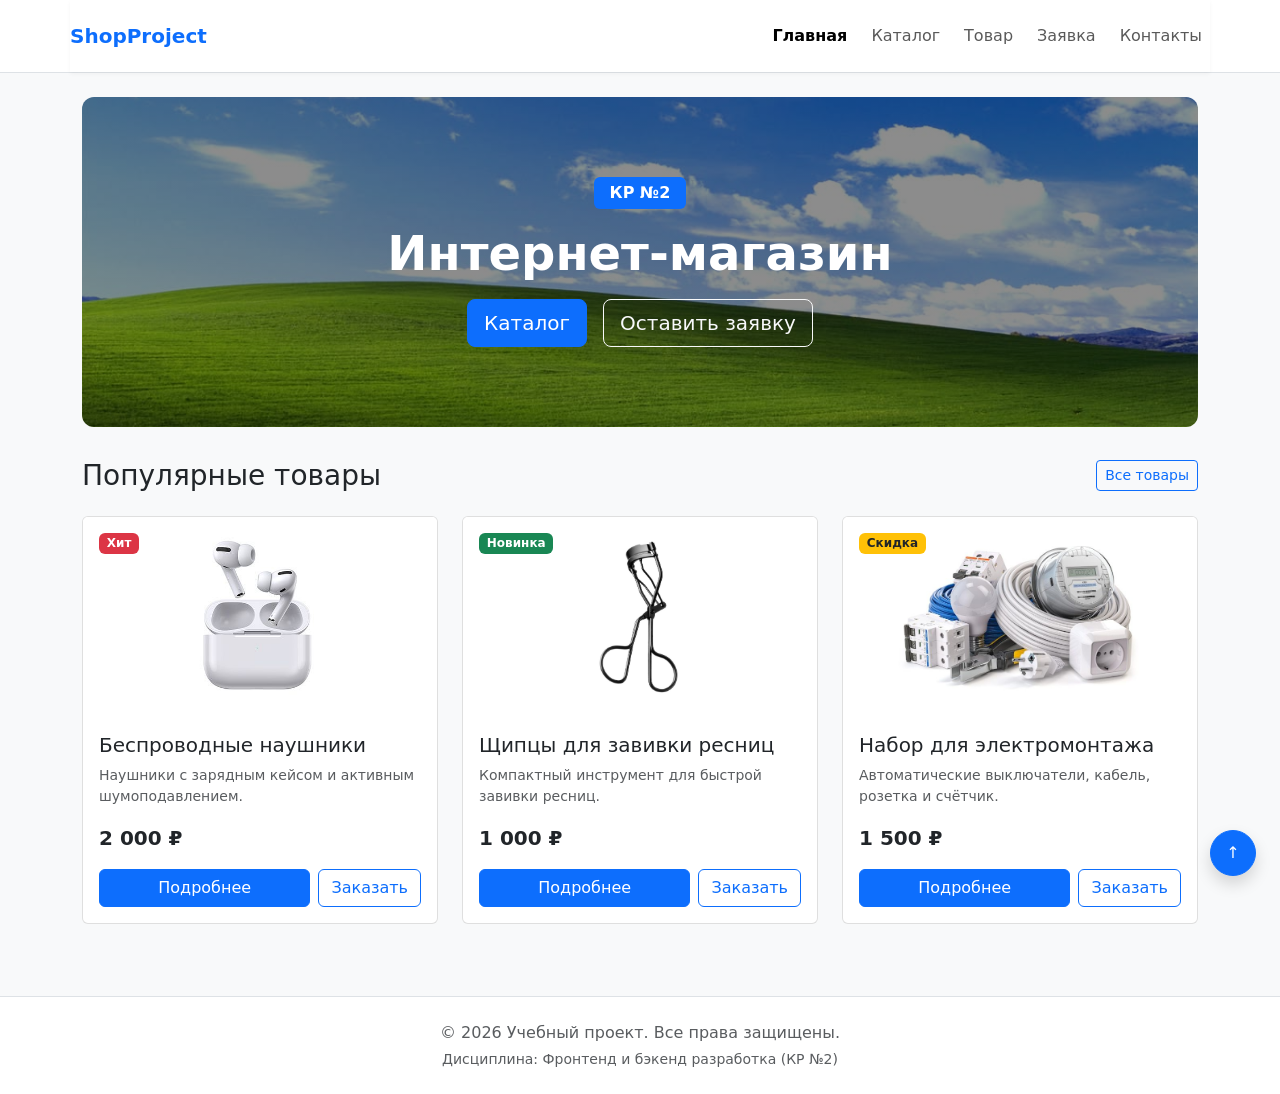
==== index.html @ ab270ef2 "first commit" ====
<!DOCTYPE html>
<html lang="ru">

<head>
    <meta charset="UTF-8">
    <meta name="viewport" content="width=device-width, initial-scale=1.0">
    <meta name="description" content="Интернет-магазин на Bootstrap 5 (КР №2).">
    <title>Главная — Интернет-магазин (КР №2)</title>
    <link href="https://cdn.jsdelivr.net/npm/bootstrap@5.3.3/dist/css/bootstrap.min.css" rel="stylesheet">
    <link rel="stylesheet" href="css/style.css">
</head>

<body>

    <header class="sticky-top bg-white border-bottom">
        <nav class="navbar navbar-expand-lg navbar-light container py-3">
            <a class="navbar-brand fw-bold text-primary" href="index.html">ShopProject</a>
            <button class="navbar-toggler" type="button" data-bs-toggle="collapse" data-bs-target="#navbarNav"
                aria-controls="navbarNav" aria-expanded="false" aria-label="Переключить навигацию">
                <span class="navbar-toggler-icon"></span>
            </button>
            <div class="collapse navbar-collapse justify-content-end" id="navbarNav">
                <ul class="navbar-nav gap-2">
                    <li class="nav-item"><a class="nav-link active fw-semibold" aria-current="page"
                            href="index.html">Главная</a></li>
                    <li class="nav-item"><a class="nav-link" href="catalog.html">Каталог</a></li>
                    <li class="nav-item"><a class="nav-link" href="product.html?id=1">Товар</a></li>
                    <li class="nav-item"><a class="nav-link" href="order.html">Заявка</a></li>
                    <li class="nav-item"><a class="nav-link" href="contacts.html">Контакты</a></li>
                </ul>
            </div>
        </nav>
    </header>

    <main class="container my-4">
        <section class="hero-section text-center text-lg-start">
            <div class="row align-items-center">
                <div class="col-lg-8 mx-auto text-center">
                    <span class="badge bg-primary mb-3 px-3 py-2 fs-6">КР №2</span>
                    <h1 class="display-5 fw-bold text-white mb-3">Интернет-магазин</h1>
                    <div class="d-flex justify-content-center gap-3">
                        <a href="catalog.html" class="btn btn-primary btn-lg">Каталог</a>
                        <a href="order.html" class="btn btn-outline-light btn-lg">Оставить заявку</a>
                    </div>
                </div>
            </div>
        </section>

        <section class="mb-5">
            <div class="d-flex justify-content-between align-items-center mb-4">
                <h2 class="h3 mb-0">Популярные товары</h2>
                <a href="catalog.html" class="btn btn-sm btn-outline-primary">Все товары</a>
            </div>
            <div class="row g-4">
                <div class="col-md-4">
                    <div class="card h-100">
                        <span class="position-absolute top-0 start-0 m-3 badge bg-danger">Хит</span>
                        <img src="images/product-1.jpg" class="card-img-top" alt="Беспроводные наушники">
                        <div class="card-body d-flex flex-column">
                            <h3 class="h5 card-title">Беспроводные наушники</h3>
                            <p class="card-text text-muted small">Наушники с зарядным кейсом и активным шумоподавлением.
                            </p>
                            <div class="mt-auto">
                                <p class="fw-bold fs-5 text-dark mb-3">2 000 ₽</p>
                                <div class="d-flex gap-2">
                                    <a href="product.html?id=1" class="btn btn-primary flex-grow-1">Подробнее</a>
                                    <a href="order.html?product=1" class="btn btn-outline-primary">Заказать</a>
                                </div>
                            </div>
                        </div>
                    </div>
                </div>

                <div class="col-md-4">
                    <div class="card h-100">
                        <span class="position-absolute top-0 start-0 m-3 badge bg-success">Новинка</span>
                        <img src="images/product-2.jpg" class="card-img-top" alt="Щипцы для завивки ресниц">
                        <div class="card-body d-flex flex-column">
                            <h3 class="h5 card-title">Щипцы для завивки ресниц</h3>
                            <p class="card-text text-muted small">Компактный инструмент для быстрой завивки ресниц.</p>
                            <div class="mt-auto">
                                <p class="fw-bold fs-5 text-dark mb-3">1 000 ₽</p>
                                <div class="d-flex gap-2">
                                    <a href="product.html?id=2" class="btn btn-primary flex-grow-1">Подробнее</a>
                                    <a href="order.html?product=2" class="btn btn-outline-primary">Заказать</a>
                                </div>
                            </div>
                        </div>
                    </div>
                </div>

                <div class="col-md-4">
                    <div class="card h-100">
                        <span class="position-absolute top-0 start-0 m-3 badge bg-warning text-dark">Скидка</span>
                        <img src="images/product-3.jpg" class="card-img-top" alt="Набор для электромонтажа">
                        <div class="card-body d-flex flex-column">
                            <h3 class="h5 card-title">Набор для электромонтажа</h3>
                            <p class="card-text text-muted small">Автоматические выключатели, кабель, розетка и счётчик.
                            </p>
                            <div class="mt-auto">
                                <p class="fw-bold fs-5 text-dark mb-3">1 500 ₽</p>
                                <div class="d-flex gap-2">
                                    <a href="product.html?id=3" class="btn btn-primary flex-grow-1">Подробнее</a>
                                    <a href="order.html?product=3" class="btn btn-outline-primary">Заказать</a>
                                </div>
                            </div>
                        </div>
                    </div>
                </div>
            </div>
        </section>
    </main>

    <footer class="py-4 text-center text-muted">
        <div class="container">
            <p class="mb-1">&copy; 2026 Учебный проект. Все права защищены.</p>
            <p class="mb-0 small">Дисциплина: Фронтенд и бэкенд разработка (КР №2)</p>
        </div>
    </footer>

    <a href="#" class="to-top btn btn-primary position-fixed bottom-0 end-0 m-4 rounded-circle shadow"
        style="width: 46px; height: 46px; display: flex; align-items: center; justify-content: center; z-index: 1000;"
        aria-label="Наверх">↑</a>

    <script src="https://cdn.jsdelivr.net/npm/bootstrap@5.3.3/dist/js/bootstrap.bundle.min.js"></script>
</body>

</html>
---- css/style.css ----
:root {
    --bs-primary: #0d6efd;
    --main-color: #0d6efd;
    --accent-color: #b00020;
}

body {
    font-family: system-ui, -apple-system, "Segoe UI", Roboto, "Helvetica Neue", Arial, sans-serif;
    color: #212529;
    background-color: #f8f9fa;
    display: flex;
    flex-direction: column;
    min-height: 100vh;
}

main {
    flex: 1;
}

/* Шапка сайта */
.navbar {
    box-shadow: 0 2px 4px rgba(0, 0, 0, 0.04);
}

/* Hero-секция с твоим фоном (background.jpg) */
.hero-section {
    padding: 80px 20px;
    background-image:
        linear-gradient(rgba(0, 0, 0, 0.45), rgba(0, 0, 0, 0.45)),
        url("../images/background.jpg");
    background-size: cover;
    background-position: center;
    color: #ffffff;
    border-radius: 0.75rem;
    margin-bottom: 2rem;
}

/* Карточки товаров */
.card {
    transition: transform 0.2s ease, box-shadow 0.2s ease;
    border: 1px solid rgba(0, 0, 0, 0.125);
}

.card:hover {
    transform: translateY(-4px);
    box-shadow: 0 .5rem 1rem rgba(0, 0, 0, 0.15);
}

.card-img-top {
    height: 200px;
    object-fit: contain;
    padding: 1rem;
    background-color: #ffffff;
}

/* Футер */
footer {
    background-color: #ffffff;
    border-top: 1px solid #dee2e6;
    margin-top: auto;
}
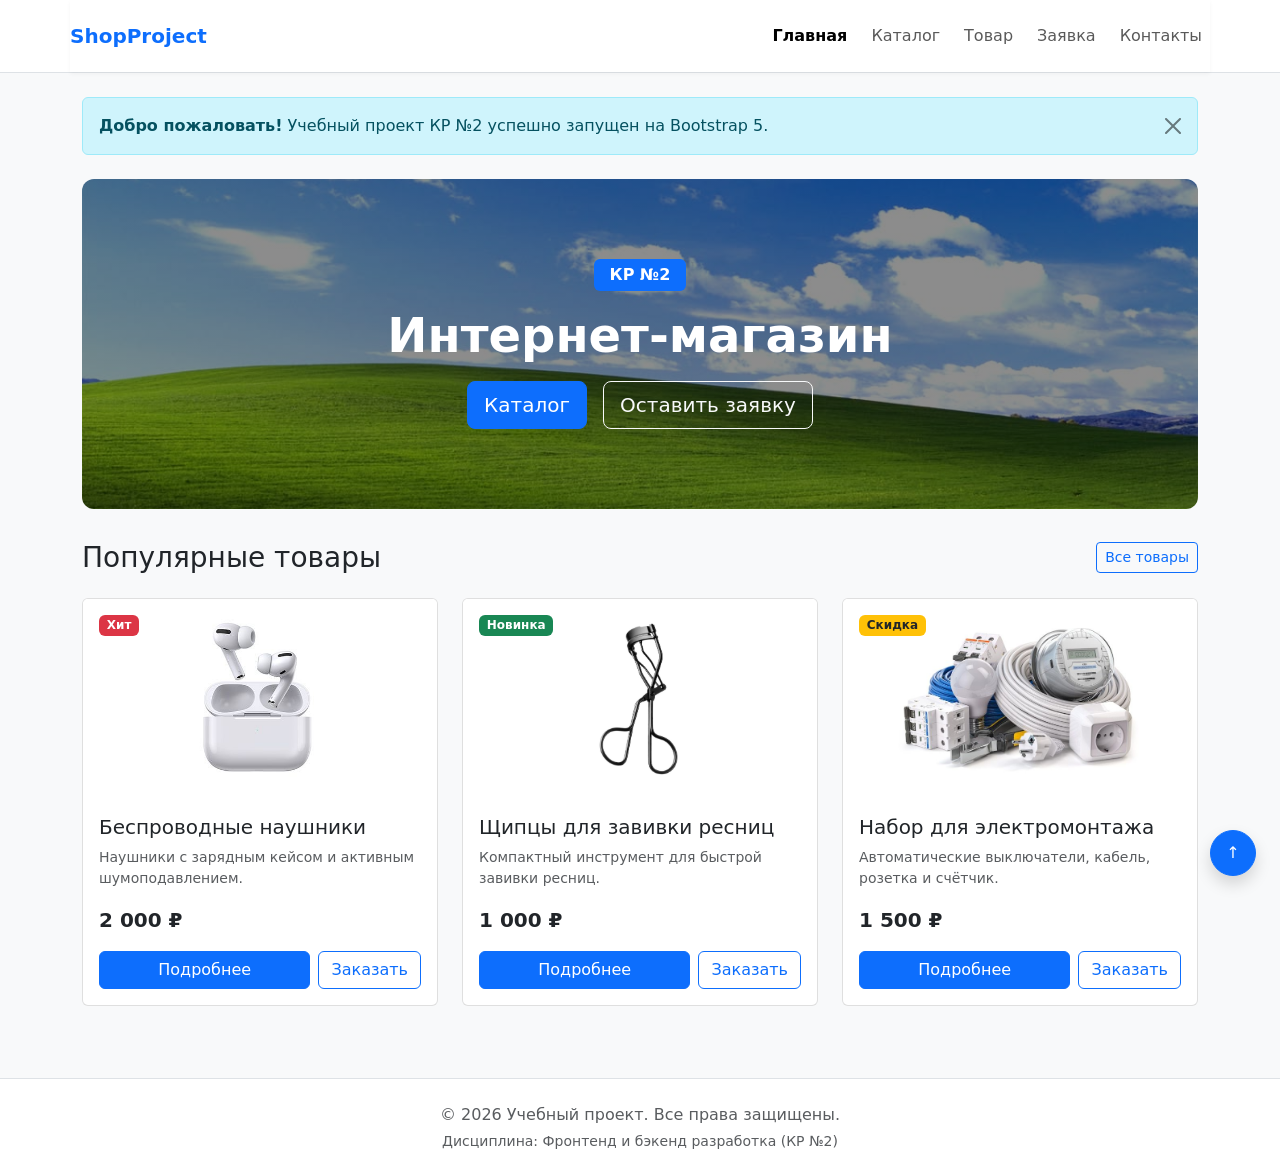
==== commit 0e2de778: "fix" ====
--- a/index.html
+++ b/index.html
@@ -33,6 +33,12 @@
     </header>
 
     <main class="container my-4">
+        <!-- Компонент alert для уведомлений -->
+        <div class="alert alert-info alert-dismissible fade show mb-4" role="alert">
+            <strong>Добро пожаловать!</strong> Учебный проект КР №2 успешно запущен на Bootstrap 5.
+            <button type="button" class="btn-close" data-bs-dismiss="alert" aria-label="Закрыть"></button>
+        </div>
+
         <section class="hero-section text-center text-lg-start">
             <div class="row align-items-center">
                 <div class="col-lg-8 mx-auto text-center">
@@ -46,7 +52,7 @@
             </div>
         </section>
 
-        <section class="mb-5">
+        <section class="mb-5 mt-4">
             <div class="d-flex justify-content-between align-items-center mb-4">
                 <h2 class="h3 mb-0">Популярные товары</h2>
                 <a href="catalog.html" class="btn btn-sm btn-outline-primary">Все товары</a>
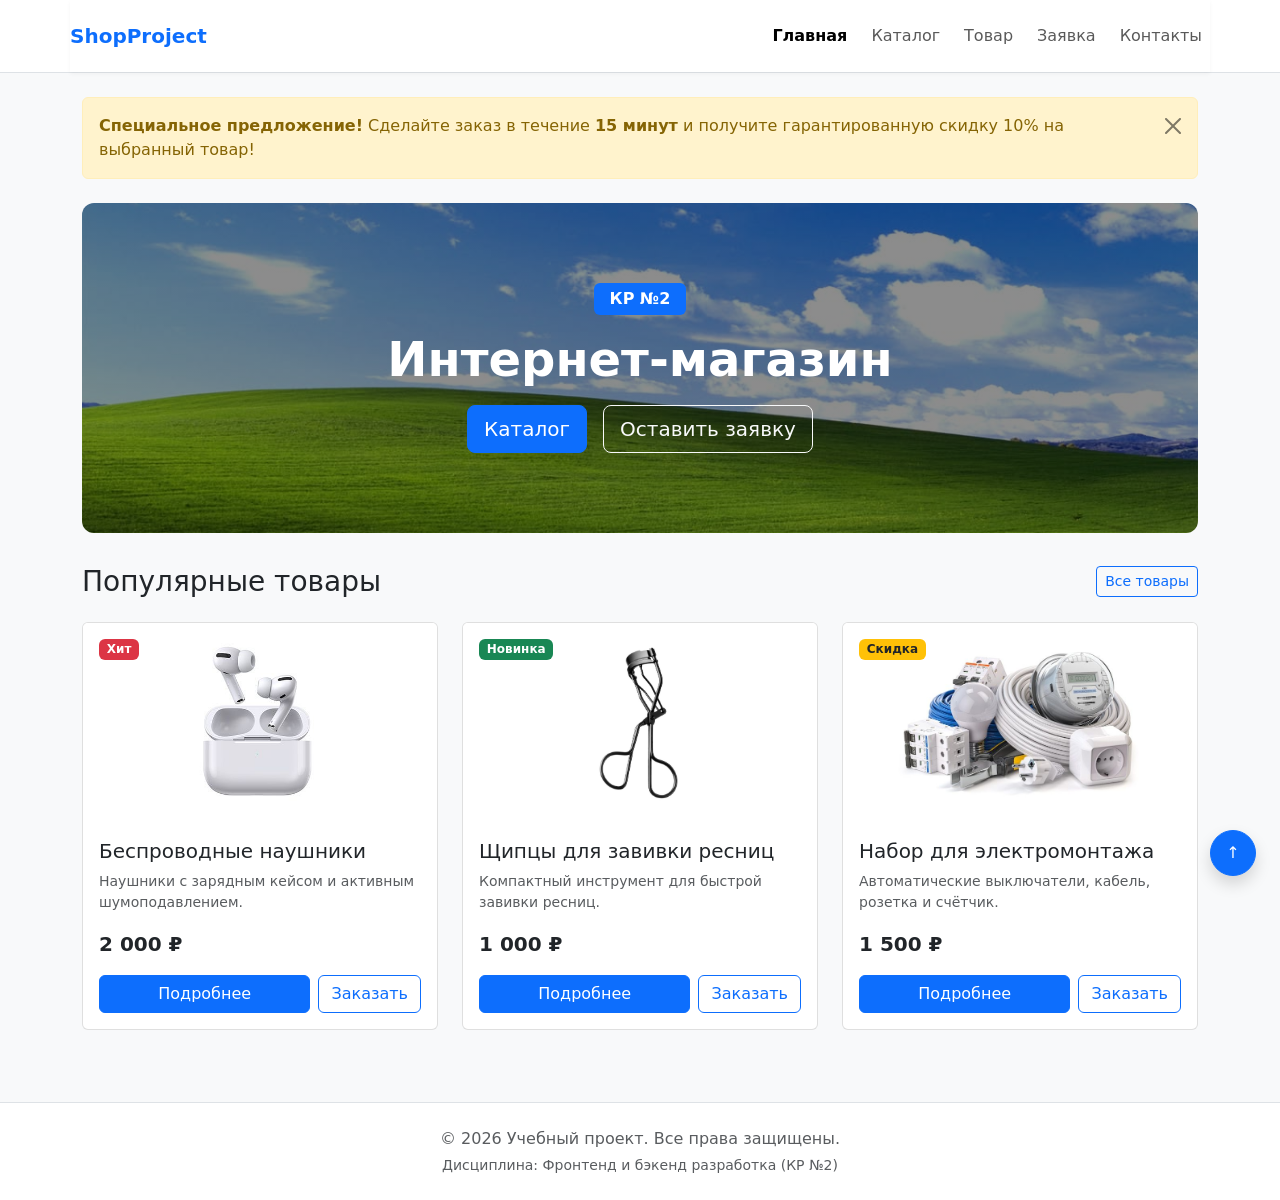
==== commit 8fba0f94: "fix" ====
--- a/index.html
+++ b/index.html
@@ -33,9 +33,11 @@
     </header>
 
     <main class="container my-4">
-        <!-- Компонент alert для уведомлений -->
-        <div class="alert alert-info alert-dismissible fade show mb-4" role="alert">
-            <strong>Добро пожаловать!</strong> Учебный проект КР №2 успешно запущен на Bootstrap 5.
+        <!-- Компонент alert с информацией об акции -->
+        <div class="alert alert-warning alert-dismissible fade show mb-4" role="alert"
+            style="background-color: #fff3cd; border-color: #ffeeba; color: #856404;">
+            <strong>Специальное предложение!</strong> Сделайте заказ в течение <strong>15 минут</strong> и получите
+            гарантированную скидку 10% на выбранный товар!
             <button type="button" class="btn-close" data-bs-dismiss="alert" aria-label="Закрыть"></button>
         </div>
 
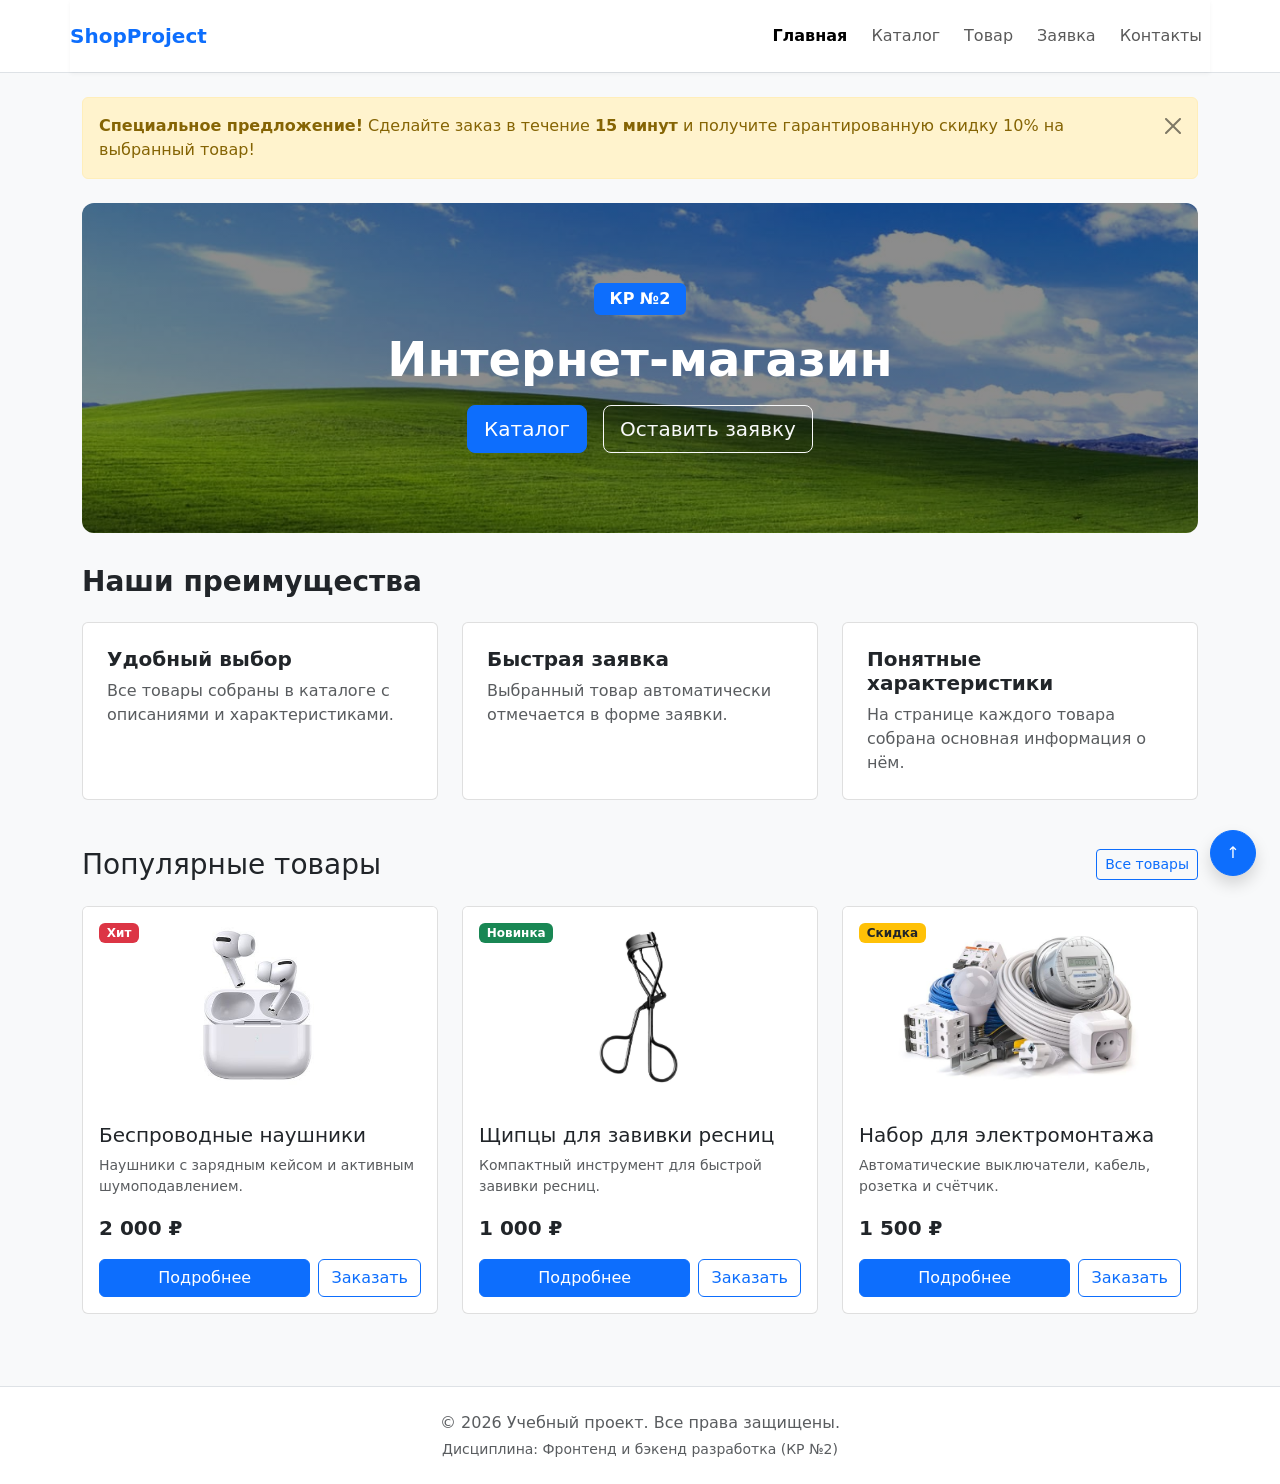
==== commit 639031e0: "Complete KR2 Bootstrap requirements" ====
--- a/index.html
+++ b/index.html
@@ -7,7 +7,7 @@
     <meta name="description" content="Интернет-магазин на Bootstrap 5 (КР №2).">
     <title>Главная — Интернет-магазин (КР №2)</title>
     <link href="https://cdn.jsdelivr.net/npm/bootstrap@5.3.3/dist/css/bootstrap.min.css" rel="stylesheet">
-    <link rel="stylesheet" href="css/style.css">
+    <link rel="stylesheet" href="css/custom.css">
 </head>
 
 <body>
@@ -54,13 +54,37 @@
             </div>
         </section>
 
+        <section class="mb-5" aria-labelledby="benefits-title">
+            <h2 id="benefits-title" class="h3 fw-bold mb-4">Наши преимущества</h2>
+            <div class="row g-4">
+                <div class="col-12 col-md-6 col-lg-4">
+                    <div class="card h-100 p-4">
+                        <h3 class="h5 fw-bold">Удобный выбор</h3>
+                        <p class="text-muted mb-0">Все товары собраны в каталоге с описаниями и характеристиками.</p>
+                    </div>
+                </div>
+                <div class="col-12 col-md-6 col-lg-4">
+                    <div class="card h-100 p-4">
+                        <h3 class="h5 fw-bold">Быстрая заявка</h3>
+                        <p class="text-muted mb-0">Выбранный товар автоматически отмечается в форме заявки.</p>
+                    </div>
+                </div>
+                <div class="col-12 col-md-6 col-lg-4">
+                    <div class="card h-100 p-4">
+                        <h3 class="h5 fw-bold">Понятные характеристики</h3>
+                        <p class="text-muted mb-0">На странице каждого товара собрана основная информация о нём.</p>
+                    </div>
+                </div>
+            </div>
+        </section>
+
         <section class="mb-5 mt-4">
             <div class="d-flex justify-content-between align-items-center mb-4">
                 <h2 class="h3 mb-0">Популярные товары</h2>
                 <a href="catalog.html" class="btn btn-sm btn-outline-primary">Все товары</a>
             </div>
             <div class="row g-4">
-                <div class="col-md-4">
+                <div class="col-12 col-md-6 col-lg-4">
                     <div class="card h-100">
                         <span class="position-absolute top-0 start-0 m-3 badge bg-danger">Хит</span>
                         <img src="images/product-1.jpg" class="card-img-top" alt="Беспроводные наушники">
@@ -79,7 +103,7 @@
                     </div>
                 </div>
 
-                <div class="col-md-4">
+                <div class="col-12 col-md-6 col-lg-4">
                     <div class="card h-100">
                         <span class="position-absolute top-0 start-0 m-3 badge bg-success">Новинка</span>
                         <img src="images/product-2.jpg" class="card-img-top" alt="Щипцы для завивки ресниц">
@@ -97,7 +121,7 @@
                     </div>
                 </div>
 
-                <div class="col-md-4">
+                <div class="col-12 col-md-6 col-lg-4">
                     <div class="card h-100">
                         <span class="position-absolute top-0 start-0 m-3 badge bg-warning text-dark">Скидка</span>
                         <img src="images/product-3.jpg" class="card-img-top" alt="Набор для электромонтажа">
--- a/css/custom.css
+++ b/css/custom.css
@@ -0,0 +1,61 @@
+:root {
+    --bs-primary: #0d6efd;
+    --main-color: #0d6efd;
+    --accent-color: #b00020;
+}
+
+body {
+    font-family: system-ui, -apple-system, "Segoe UI", Roboto, "Helvetica Neue", Arial, sans-serif;
+    color: #212529;
+    background-color: #f8f9fa;
+    display: flex;
+    flex-direction: column;
+    min-height: 100vh;
+}
+
+main {
+    flex: 1;
+}
+
+/* Шапка сайта */
+.navbar {
+    box-shadow: 0 2px 4px rgba(0, 0, 0, 0.04);
+}
+
+/* Hero-секция с твоим фоном (background.jpg) */
+.hero-section {
+    padding: 80px 20px;
+    background-image:
+        linear-gradient(rgba(0, 0, 0, 0.45), rgba(0, 0, 0, 0.45)),
+        url("../images/background.jpg");
+    background-size: cover;
+    background-position: center;
+    color: #ffffff;
+    border-radius: 0.75rem;
+    margin-bottom: 2rem;
+}
+
+/* Карточки товаров */
+.card {
+    transition: transform 0.2s ease, box-shadow 0.2s ease;
+    border: 1px solid rgba(0, 0, 0, 0.125);
+}
+
+.card:hover {
+    transform: translateY(-4px);
+    box-shadow: 0 .5rem 1rem rgba(0, 0, 0, 0.15);
+}
+
+.card-img-top {
+    height: 200px;
+    object-fit: contain;
+    padding: 1rem;
+    background-color: #ffffff;
+}
+
+/* Футер */
+footer {
+    background-color: #ffffff;
+    border-top: 1px solid #dee2e6;
+    margin-top: auto;
+}
